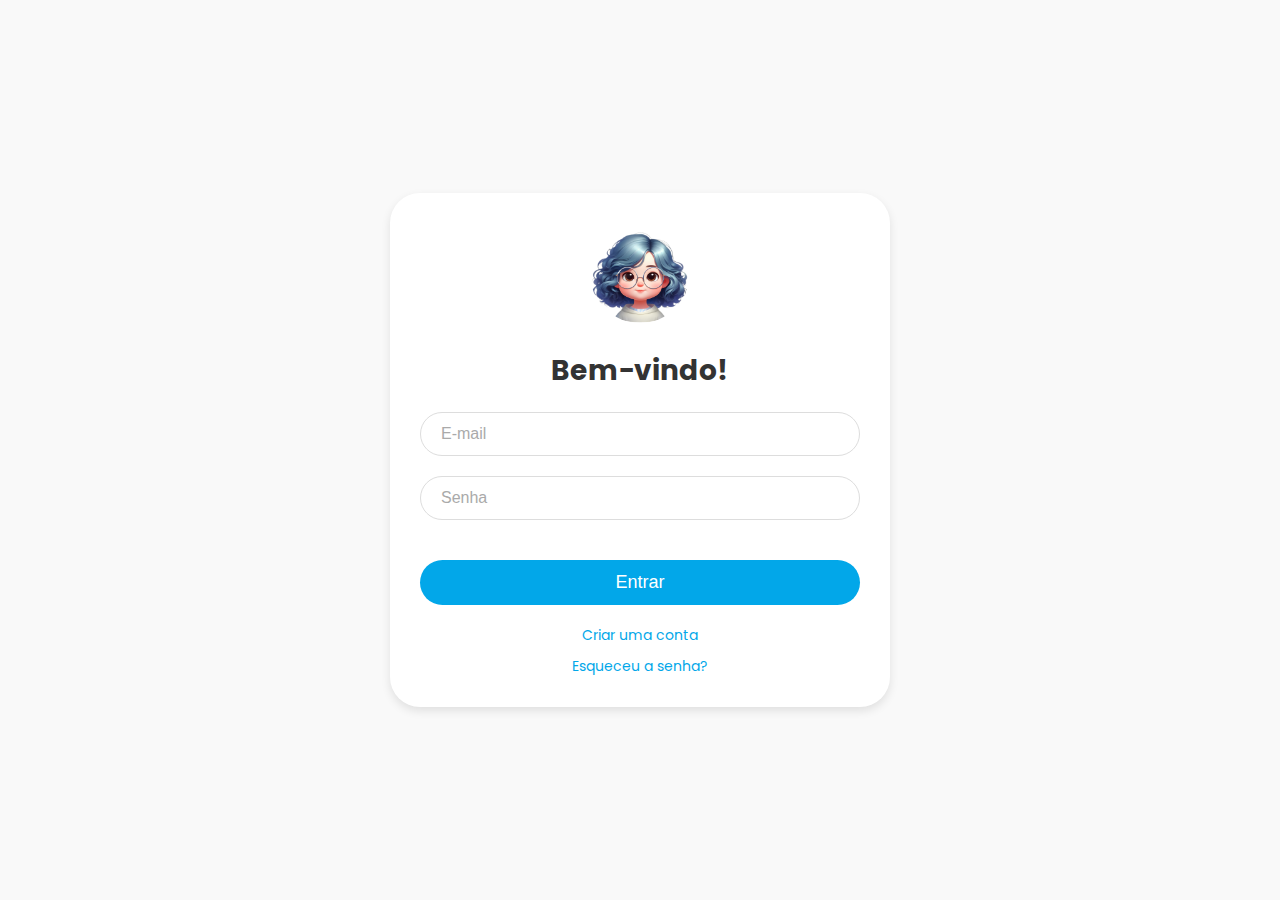
==== html/index.html @ a05dba4b "Add files via upload" ====
<!DOCTYPE html>
<html lang="pt-BR">

<head>
  <meta charset="UTF-8">
  <meta name="viewport" content="width=device-width, initial-scale=1.0">
  <title>Autily</title>
  <style>
    * {
      margin: 0;
      padding: 0;
      box-sizing: border-box;
    }

    body {
      font-family: 'Poppins', sans-serif;
      background-color: #f9f9f9;
      display: flex;
      justify-content: center;
      align-items: center;
      height: 100vh;
    }

    .background {
      background-color: #f9f9f9;
      height: 100vh;
      width: 100vw;
      position: relative;
      display: flex;
      justify-content: center;
      align-items: center;
    }

    .circle {
      position: absolute;
      border-radius: 50%;
      opacity: 0.7;
    }

    .circle.blue1 {
      background-color: #02a7e9;
    }

    .circle.blue2 {
      background-color: #60caf7;
    }

    .circle.small {
      width: 50px;
      height: 50px;
    }

    .circle.medium {
      width: 120px;
      height: 120px;
    }

    .circle.large {
      width: 200px;
      height: 200px;
    }

    .circle.one {
      top: 20px;
      right: 40px;
    }

    .circle.two {
      top: 80px;
      left: 20px;
    }

    .circle.three {
      bottom: 50px;
      right: 60px;
    }

    .circle.four {
      bottom: 80px;
      left: 30px;
    }

    .circle.five {
      top: 180px;
      right: 150px;
    }

    .circle.six {
      bottom: 120px;
      left: 80px;
    }

    .circle.seven {
      top: 50px;
      right: 100px;
    }

    .container {
      background-color: white;
      padding: 30px;
      max-width: 100%;
      width: 500px;
      border-radius: 30px;
      box-shadow: 0 4px 10px rgba(0, 0, 0, 0.1);
      text-align: center;
      z-index: 2;
      position: relative;
    }

    .container img {
      width: 100px;
      border-radius: 50%;
      margin-bottom: 20px;
    }

    h1 {
      font-size: 28px;
      color: #333;
      margin-bottom: 20px;
    }

    .input-group {
      margin-bottom: 20px;
    }

    .input-group input {
      width: 100%;
      padding: 12px 20px;
      font-size: 16px;
      border: 1px solid #ddd;
      border-radius: 30px;
      outline: none;
    }

    .input-group input::placeholder {
      color: #aaa;
    }

    .input-group input:focus {
      border-color: #02a7e9;
    }

    .button {
      background-color: #02a7e9;
      color: white;
      border: none;
      border-radius: 30px;
      padding: 12px 20px;
      font-size: 18px;
      cursor: pointer;
      transition: background-color 0.3s ease;
      margin-top: 20px;
      width: 100%;
    }

    .button:hover {
      background-color: #60caf7;
    }

    .links {
      margin-top: 20px;
    }

    .links a {
      text-decoration: none;
      color: #02a7e9;
      font-size: 14px;
      display: block;
      margin-top: 10px;
    }

    .links a:hover {
      text-decoration: underline;
    }

    .message {
      color: red;
      margin-top: 10px;
    }
  </style>
  <link href="https://fonts.googleapis.com/css2?family=Poppins:wght@300;400;600&display=swap" rel="stylesheet">
</head>

<body>
  <div class="background">
    <div class="container">
      <img src="../img/ia (1).png" alt="" class="ia"> <!-- Ajuste o caminho da imagem -->
      <h1>Bem-vindo!</h1>

      <div id="message" class="message"></div>

      <!-- Formulário de Login -->
      <!-- Formulário de Login -->
      <form id="formLogin" method="POST" action="../api/login.php">
        <input type="hidden" name="acao" value="login">
        <div class="input-group">
          <input type="email" name="email" placeholder="E-mail" required>
        </div>
        <div class="input-group">
          <input type="password" name="senha" placeholder="Senha" required>
        </div>
        <button class="button" type="submit">Entrar</button>
      </form>
      <div id="message"></div>

      <!-- Formulário de Cadastro -->
      <form id="formCadastro" method="POST" style="display:none;" action="../api/cadastro.php">
        <input type="hidden" name="acao" value="cadastro">
        <div class="input-group">
          <input type="text" name="nome" placeholder="Nome" required>
        </div>
        <div class="input-group">
          <input type="email" name="email" placeholder="E-mail" required>
        </div>
        <div class="input-group">
          <input type="password" name="senha" placeholder="Senha" required>
        </div>
        <button class="button" type="submit">Criar Conta</button>
      </form>

      <div class="links">
        <a href="#" onclick="toggleForm(event)">Criar uma conta</a>
        <a href="recuperar_senha.html">Esqueceu a senha?</a>
      </div>

      <script>
        // Função para alternar entre formulários
        function toggleForm(event) {
          event.preventDefault();
          const formLogin = document.getElementById('formLogin');
          const formCadastro = document.getElementById('formCadastro');
          formLogin.style.display = formLogin.style.display === 'none' ? 'block' : 'none';
         formCadastro.style.display = formCadastro.style.display === 'none' ? 'block' : 'none';
        }
      </script>

</body>

</html>
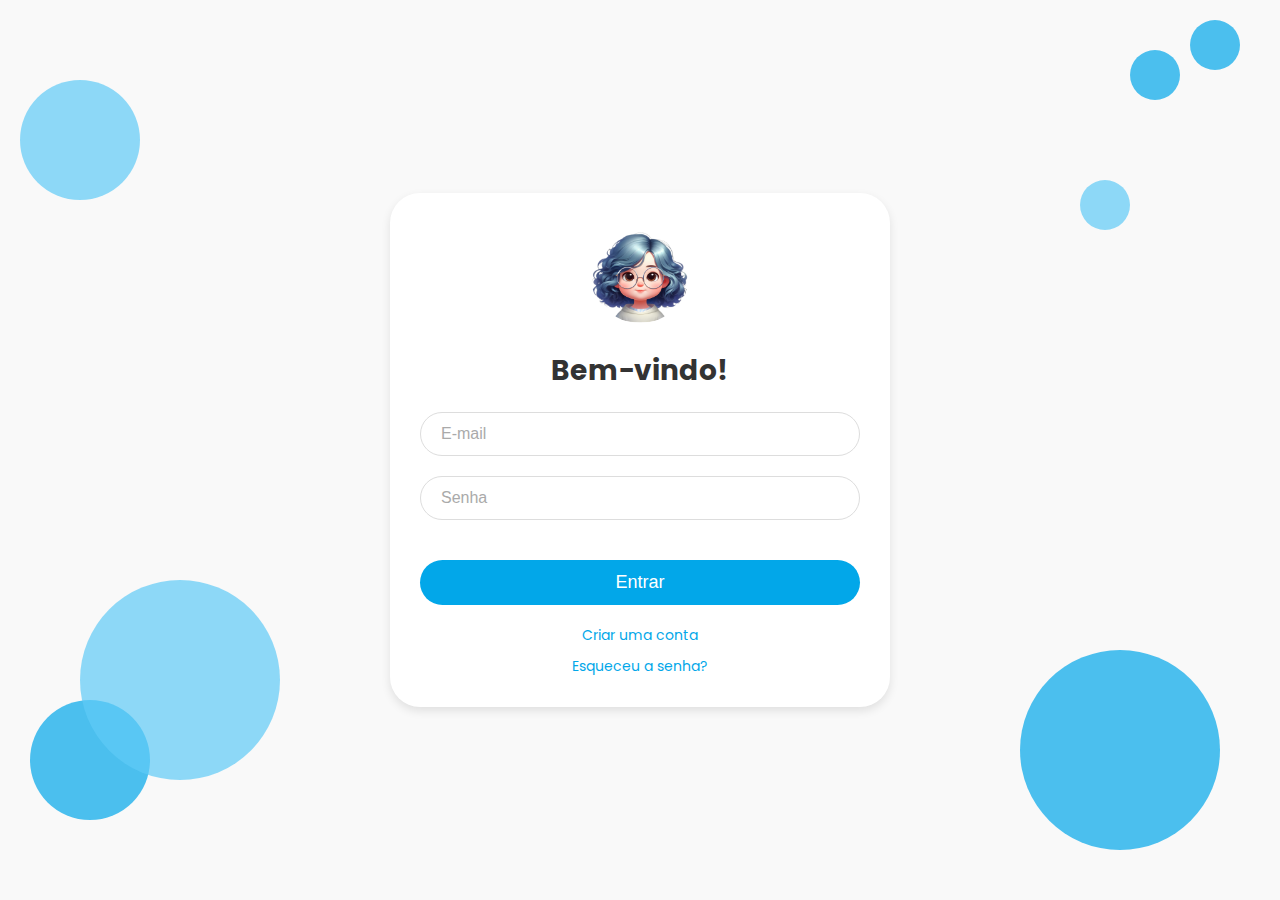
==== commit db9791e2: "Add files via upload" ====
--- a/html/index.html
+++ b/html/index.html
@@ -6,6 +6,8 @@
   <meta name="viewport" content="width=device-width, initial-scale=1.0">
   <title>Autily</title>
   <style>
+
+ 
     * {
       margin: 0;
       padding: 0;
@@ -177,12 +179,22 @@
       color: red;
       margin-top: 10px;
     }
+    
   </style>
   <link href="https://fonts.googleapis.com/css2?family=Poppins:wght@300;400;600&display=swap" rel="stylesheet">
 </head>
 
 <body>
   <div class="background">
+
+    <div class="circle small blue1 one"></div>
+    <div class="circle medium blue2 two"></div>
+    <div class="circle large blue1 three"></div>
+    <div class="circle medium blue1 four"></div>
+    <div class="circle small blue2 five"></div>
+    <div class="circle large blue2 six"></div>
+    <div class="circle small blue1 seven"></div>
+
     <div class="container">
       <img src="../img/ia (1).png" alt="" class="ia"> <!-- Ajuste o caminho da imagem -->
       <h1>Bem-vindo!</h1>
